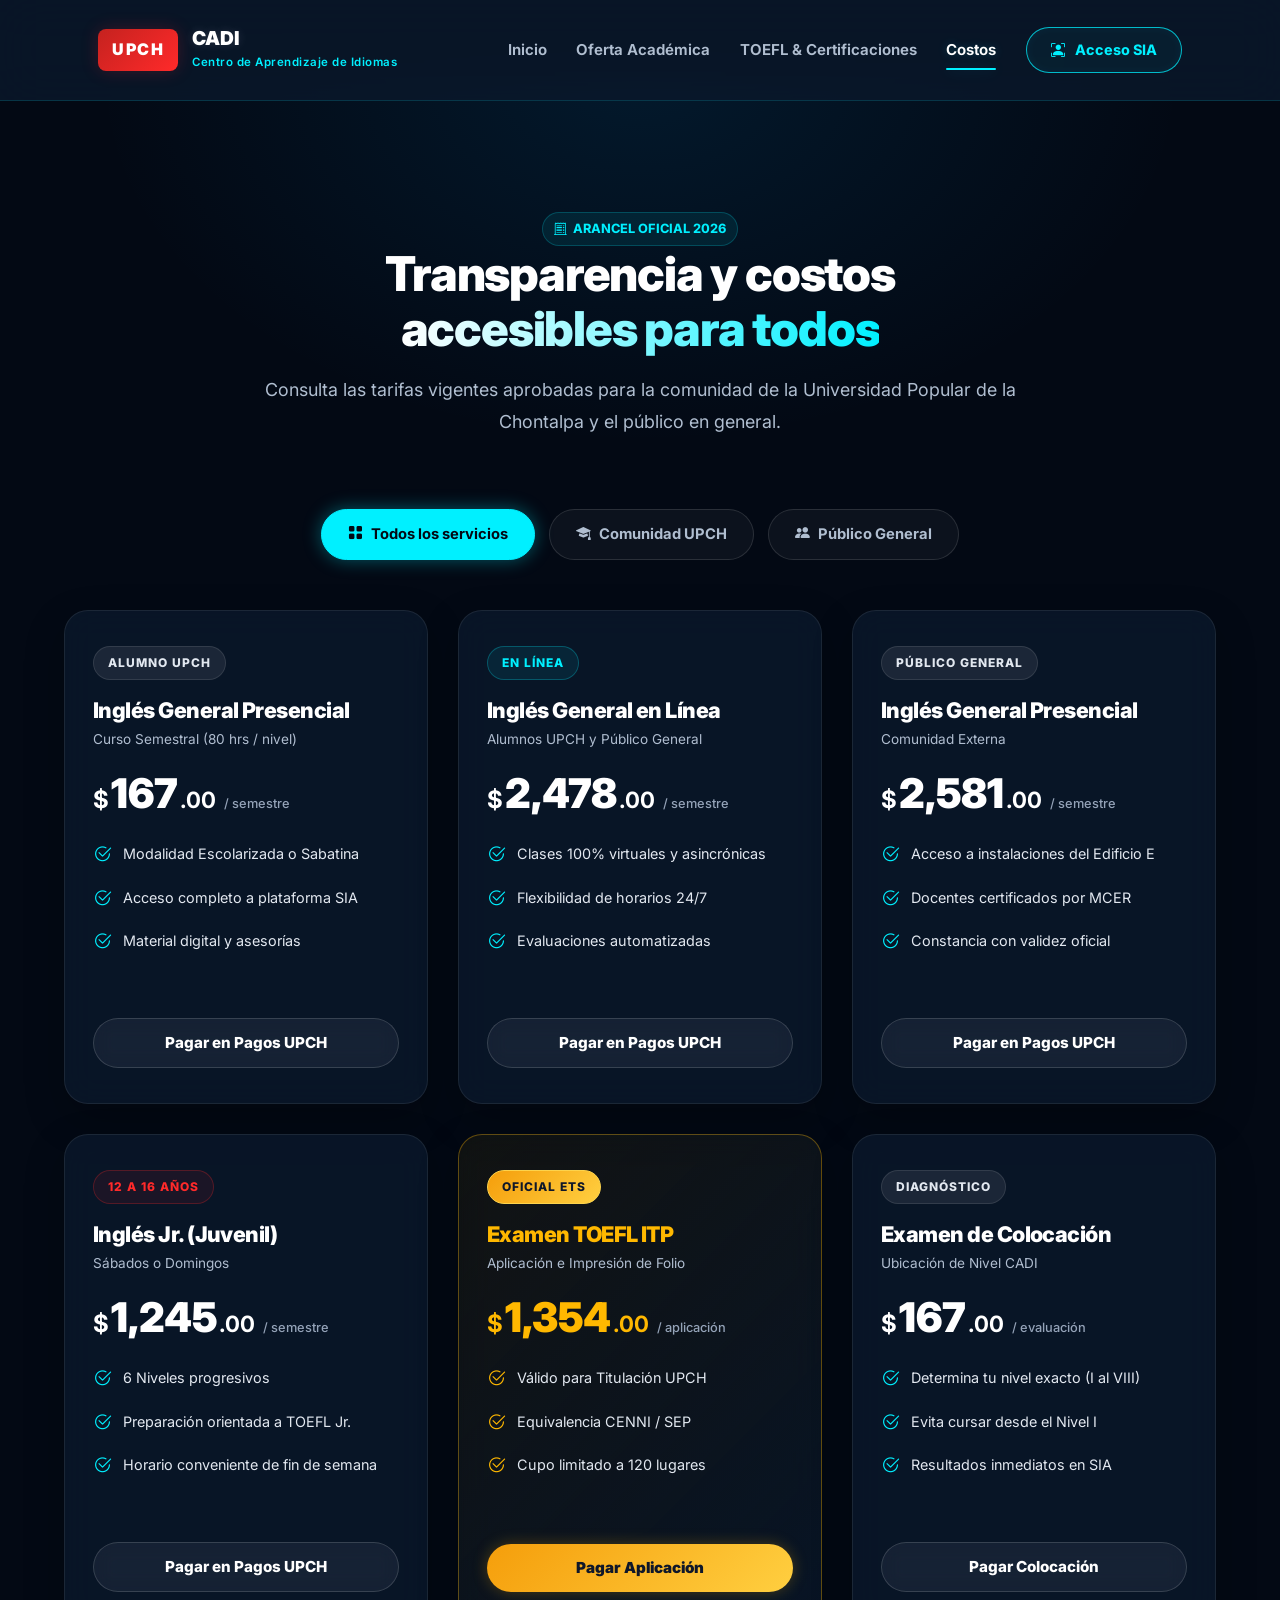
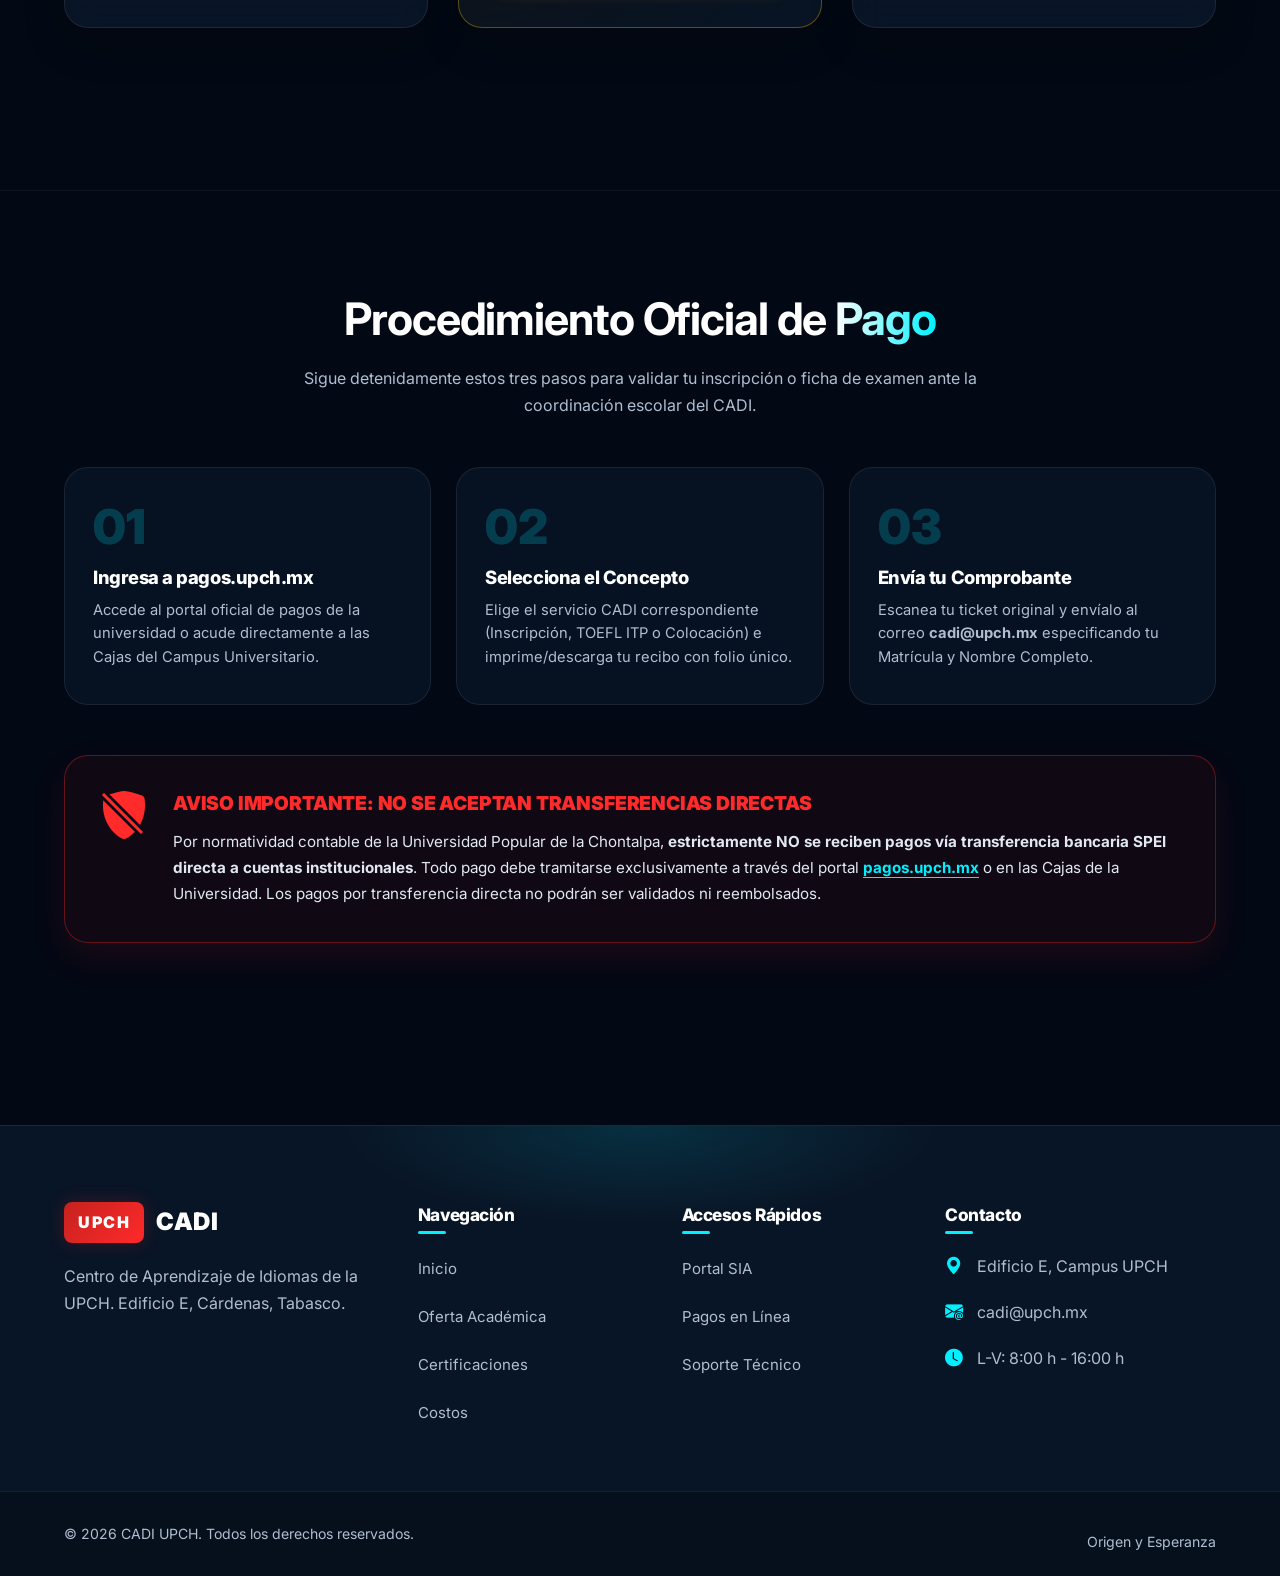
==== html/convocatorias-costos.html @ 34565f4e "commit one" ====
﻿<!DOCTYPE html>
<html lang="es">
<head>
    <meta charset="UTF-8">
    <meta name="viewport" content="width=device-width, initial-scale=1.0">
    <meta name="description" content="Convocatorias y Arancel Oficial de Costos CADI UPCH 2026. Inscripciones, Exámenes de Colocación, TOEFL ITP y procedimiento de pago oficial.">
    <title>Convocatorias y Costos 2026 | CADI UPCH</title>
    
    <!-- Hojas de Estilos -->
    <link rel="stylesheet" href="../css/main.css">
    <link rel="stylesheet" href="../css/costos.css">
    
    <!-- Bootstrap Icons -->
    <link rel="stylesheet" href="https://cdn.jsdelivr.net/npm/bootstrap-icons@1.11.3/font/bootstrap-icons.min.css">
    
    <!-- Tipografía Google Fonts -->
    <link rel="preconnect" href="https://fonts.googleapis.com">
    <link rel="preconnect" href="https://fonts.gstatic.com" crossorigin>
    <link href="https://fonts.googleapis.com/css2?family=Inter:wght@300;400;500;600;700;800;900&display=swap" rel="stylesheet">
</head>
<body>

    <!-- ========================================== -->
    <!-- NAVBAR (GLASSMORPHISM)                     -->
    <!-- ========================================== -->
    <header class="navbar" id="navbar">
        <div class="nav-container">
            <a href="index.html" class="logo">
                <div class="logo-badge glow-badge">UPCH</div>
                <div class="logo-text">
                    <span class="brand-title">CADI</span>
                    <span class="brand-sub">Centro de Aprendizaje de Idiomas</span>
                </div>
            </a>

            <nav class="nav-menu" id="nav-menu">
                <a href="index.html" class="nav-link">Inicio</a>
                <a href="oferta-academica.html" class="nav-link">Oferta Académica</a>
                <a href="toefl-certificaciones.html" class="nav-link">TOEFL & Certificaciones</a>
                <a href="convocatorias-costos.html" class="nav-link active">Costos</a>
                <a href="https://alumnos.cadi.upch.mx" class="btn-sia-nav neon-border">
                    <i class="bi bi-person-bounding-box"></i> Acceso SIA
                </a>
            </nav>

            <div class="hamburger" id="hamburger" aria-label="Abrir menú">
                <i class="bi bi-list"></i>
            </div>
        </div>
    </header>

    <!-- ========================================== -->
    <!-- HERO INTERIOR (CONVOCATORIAS 2026)         -->
    <!-- ========================================== -->
    <section class="hero-interior relative-section">
        <div class="ambient-light light-1"></div>
        <div class="ambient-light light-2" style="background: rgba(0, 240, 255, 0.15);"></div>
        
        <div class="container text-center scroll-reveal">
            <span class="badge glow-text-subtle mb-4">
                <i class="bi bi-receipt-cutoff"></i> ARANCEL OFICIAL 2026
            </span>
            <h1 class="section-title">Transparencia y costos <br><span class="text-gradient">accesibles para todos</span></h1>
            <p class="section-description mx-auto mt-3">
                Consulta las tarifas vigentes aprobadas para la comunidad de la Universidad Popular de la Chontalpa y el público en general.
            </p>
        </div>
    </section>

    <!-- ========================================== -->
    <!-- FILTRO INTERACTIVO Y CALCULADORA           -->
    <!-- ========================================== -->
    <section class="section relative-section" style="padding-top: 0;">
        <div class="container">
            <!-- Selector de perfil -->
            <div class="cost-filter-wrapper scroll-reveal">
                <button class="filter-btn active" data-filter="all">
                    <i class="bi bi-grid-fill"></i> Todos los servicios
                </button>
                <button class="filter-btn" data-filter="upch">
                    <i class="bi bi-mortarboard-fill"></i> Comunidad UPCH
                </button>
                <button class="filter-btn" data-filter="general">
                    <i class="bi bi-people-fill"></i> Público General
                </button>
            </div>

            <!-- GRID DE TARJETAS DE PRECIOS -->
            <div class="pricing-grid">
                
                <!-- TARJETA 1: Inglés Presencial UPCH -->
                <div class="glass-card price-card scroll-reveal" data-category="upch">
                    <div class="price-badge-pill">Alumno UPCH</div>
                    <h3 class="price-title">Inglés General Presencial</h3>
                    <p class="price-sub">Curso Semestral (80 hrs / nivel)</p>
                    <div class="price-amount">
                        <span class="currency">$</span>167<span class="cents">.00</span>
                        <span class="period">/ semestre</span>
                    </div>
                    <ul class="price-features">
                        <li><i class="bi bi-check2-circle"></i> Modalidad Escolarizada o Sabatina</li>
                        <li><i class="bi bi-check2-circle"></i> Acceso completo a plataforma SIA</li>
                        <li><i class="bi bi-check2-circle"></i> Material digital y asesorías</li>
                    </ul>
                    <a href="https://pagos.upch.mx" target="_blank" class="btn btn-secondary-glass w-full mt-4">
                        Pagar en Pagos UPCH
                    </a>
                </div>

                <!-- TARJETA 2: Inglés en Línea UPCH / General -->
                <div class="glass-card price-card scroll-reveal delay-1" data-category="upch general">
                    <div class="price-badge-pill cyan-badge">En Línea</div>
                    <h3 class="price-title">Inglés General en Línea</h3>
                    <p class="price-sub">Alumnos UPCH y Público General</p>
                    <div class="price-amount">
                        <span class="currency">$</span>2,478<span class="cents">.00</span>
                        <span class="period">/ semestre</span>
                    </div>
                    <ul class="price-features">
                        <li><i class="bi bi-check2-circle"></i> Clases 100% virtuales y asincrónicas</li>
                        <li><i class="bi bi-check2-circle"></i> Flexibilidad de horarios 24/7</li>
                        <li><i class="bi bi-check2-circle"></i> Evaluaciones automatizadas</li>
                    </ul>
                    <a href="https://pagos.upch.mx" target="_blank" class="btn btn-secondary-glass w-full mt-4">
                        Pagar en Pagos UPCH
                    </a>
                </div>

                <!-- TARJETA 3: Público General Presencial -->
                <div class="glass-card price-card scroll-reveal delay-2" data-category="general">
                    <div class="price-badge-pill">Público General</div>
                    <h3 class="price-title">Inglés General Presencial</h3>
                    <p class="price-sub">Comunidad Externa</p>
                    <div class="price-amount">
                        <span class="currency">$</span>2,581<span class="cents">.00</span>
                        <span class="period">/ semestre</span>
                    </div>
                    <ul class="price-features">
                        <li><i class="bi bi-check2-circle"></i> Acceso a instalaciones del Edificio E</li>
                        <li><i class="bi bi-check2-circle"></i> Docentes certificados por MCER</li>
                        <li><i class="bi bi-check2-circle"></i> Constancia con validez oficial</li>
                    </ul>
                    <a href="https://pagos.upch.mx" target="_blank" class="btn btn-secondary-glass w-full mt-4">
                        Pagar en Pagos UPCH
                    </a>
                </div>

                <!-- TARJETA 4: Inglés Jr. -->
                <div class="glass-card price-card scroll-reveal delay-1" data-category="general">
                    <div class="price-badge-pill rojo-badge">12 a 16 años</div>
                    <h3 class="price-title">Inglés Jr. (Juvenil)</h3>
                    <p class="price-sub">Sábados o Domingos</p>
                    <div class="price-amount">
                        <span class="currency">$</span>1,245<span class="cents">.00</span>
                        <span class="period">/ semestre</span>
                    </div>
                    <ul class="price-features">
                        <li><i class="bi bi-check2-circle"></i> 6 Niveles progresivos</li>
                        <li><i class="bi bi-check2-circle"></i> Preparación orientada a TOEFL Jr.</li>
                        <li><i class="bi bi-check2-circle"></i> Horario conveniente de fin de semana</li>
                    </ul>
                    <a href="https://pagos.upch.mx" target="_blank" class="btn btn-secondary-glass w-full mt-4">
                        Pagar en Pagos UPCH
                    </a>
                </div>

                <!-- TARJETA 5: Examen TOEFL ITP -->
                <div class="glass-card price-card featured-gold scroll-reveal delay-2" data-category="upch general">
                    <div class="price-badge-pill gold-badge">Oficial ETS</div>
                    <h3 class="price-title text-gold">Examen TOEFL ITP</h3>
                    <p class="price-sub">Aplicación e Impresión de Folio</p>
                    <div class="price-amount text-gold">
                        <span class="currency">$</span>1,354<span class="cents">.00</span>
                        <span class="period">/ aplicación</span>
                    </div>
                    <ul class="price-features">
                        <li><i class="bi bi-check2-circle text-gold"></i> Válido para Titulación UPCH</li>
                        <li><i class="bi bi-check2-circle text-gold"></i> Equivalencia CENNI / SEP</li>
                        <li><i class="bi bi-check2-circle text-gold"></i> Cupo limitado a 120 lugares</li>
                    </ul>
                    <a href="https://pagos.upch.mx" target="_blank" class="btn btn-gold glow-effect-gold w-full mt-4">
                        Pagar Aplicación
                    </a>
                </div>

                <!-- TARJETA 6: Examen de Colocación -->
                <div class="glass-card price-card scroll-reveal delay-3" data-category="upch general">
                    <div class="price-badge-pill">Diagnóstico</div>
                    <h3 class="price-title">Examen de Colocación</h3>
                    <p class="price-sub">Ubicación de Nivel CADI</p>
                    <div class="price-amount">
                        <span class="currency">$</span>167<span class="cents">.00</span>
                        <span class="period">/ evaluación</span>
                    </div>
                    <ul class="price-features">
                        <li><i class="bi bi-check2-circle"></i> Determina tu nivel exacto (I al VIII)</li>
                        <li><i class="bi bi-check2-circle"></i> Evita cursar desde el Nivel I</li>
                        <li><i class="bi bi-check2-circle"></i> Resultados inmediatos en SIA</li>
                    </ul>
                    <a href="https://pagos.upch.mx" target="_blank" class="btn btn-secondary-glass w-full mt-4">
                        Pagar Colocación
                    </a>
                </div>

            </div>
        </div>
    </section>

    <!-- ========================================== -->
    <!-- PROCEDIMIENTO OFICIAL DE PAGO Y ALERTAS    -->
    <!-- ========================================== -->
    <section class="section relative-section" style="background: rgba(3, 9, 20, 0.5); border-top: 1px solid rgba(255,255,255,0.05);">
        <div class="container">
            <div class="section-header scroll-reveal">
                <h2>Procedimiento Oficial de <span class="text-gradient">Pago</span></h2>
                <p>Sigue detenidamente estos tres pasos para validar tu inscripción o ficha de examen ante la coordinación escolar del CADI.</p>
            </div>

            <!-- PASO A PASO -->
            <div class="steps-grid scroll-reveal delay-1">
                <div class="step-card">
                    <div class="step-number">01</div>
                    <h4>Ingresa a pagos.upch.mx</h4>
                    <p>Accede al portal oficial de pagos de la universidad o acude directamente a las Cajas del Campus Universitario.</p>
                </div>
                <div class="step-card">
                    <div class="step-number">02</div>
                    <h4>Selecciona el Concepto</h4>
                    <p>Elige el servicio CADI correspondiente (Inscripción, TOEFL ITP o Colocación) e imprime/descarga tu recibo con folio único.</p>
                </div>
                <div class="step-card">
                    <div class="step-number">03</div>
                    <h4>Envía tu Comprobante</h4>
                    <p>Escanea tu ticket original y envíalo al correo <strong>cadi@upch.mx</strong> especificando tu Matrícula y Nombre Completo.</p>
                </div>
            </div>

            <!-- ADVERTENCIA RÍGIDA SOBRE TRANSFERENCIAS BANCARIAS -->
            <div class="warning-banner-box scroll-reveal delay-2 mt-5">
                <div class="warning-icon">
                    <i class="bi bi-shield-slash-fill"></i>
                </div>
                <div class="warning-content">
                    <h3 class="text-rojo">AVISO IMPORTANTE: NO SE ACEPTAN TRANSFERENCIAS DIRECTAS</h3>
                    <p>
                        Por normatividad contable de la Universidad Popular de la Chontalpa, <strong>estrictamente NO se reciben pagos vía transferencia bancaria SPEI directa a cuentas institucionales</strong>. Todo pago debe tramitarse exclusivamente a través del portal <a href="https://pagos.upch.mx" target="_blank" style="color: var(--neon-cyan); font-weight: 700;">pagos.upch.mx</a> o en las Cajas de la Universidad. Los pagos por transferencia directa no podrán ser validados ni reembolsados.
                    </p>
                </div>
            </div>

        </div>
    </section>

    <!-- ========================================== -->
    <!-- FOOTER GLOBAL                              -->
    <!-- ========================================== -->
    <footer class="footer">
        <div class="container footer-grid">
            <div class="footer-col">
                <div class="logo-footer">
                    <div class="logo-badge glow-badge">UPCH</div>
                    <span class="footer-brand-text">CADI</span>
                </div>
                <p class="footer-desc">Centro de Aprendizaje de Idiomas de la UPCH. Edificio E, Cárdenas, Tabasco.</p>
            </div>
            <div class="footer-col">
                <h4>Navegación</h4>
                <ul>
                    <li><a href="index.html">Inicio</a></li>
                    <li><a href="oferta-academica.html">Oferta Académica</a></li>
                    <li><a href="toefl-certificaciones.html">Certificaciones</a></li>
                    <li><a href="convocatorias-costos.html">Costos</a></li>
                </ul>
            </div>
            <div class="footer-col">
                <h4>Accesos Rápidos</h4>
                <ul>
                    <li><a href="sia-cadi.html">Portal SIA</a></li>
                    <li><a href="https://pagos.upch.mx" target="_blank">Pagos en Línea</a></li>
                    <li><a href="mailto:cadi@upch.mx">Soporte Técnico</a></li>
                </ul>
            </div>
            <div class="footer-col">
                <h4>Contacto</h4>
                <p><i class="bi bi-geo-alt-fill neon-icon"></i> Edificio E, Campus UPCH</p>
                <p><i class="bi bi-envelope-at-fill neon-icon"></i> cadi@upch.mx</p>
                <p><i class="bi bi-clock-fill neon-icon"></i> L-V: 8:00 h - 16:00 h</p>
            </div>
        </div>
        <div class="footer-bottom">
            <div class="container footer-bottom-flex">
                <p>&copy; 2026 CADI UPCH. Todos los derechos reservados.</p>
                <p class="text-muted">Origen y Esperanza</p>
            </div>
        </div>
    </footer>

    <!-- Scripts JavaScript -->
    <script src="../js/main.js"></script>
    <script src="../js/costos.js"></script>
</body>
</html>
---- css/main.css ----
﻿
/* ==========================================================================
   CADI UPCH — SISTEMA DE DISEÑO PREMIUM
   Glassmorphism · Neón · Responsive · Accesibilidad · UX
   ========================================================================== */

/* --------------------------------------------------------------------------
   1. VARIABLES GLOBALES
   -------------------------------------------------------------------------- */

:root {
    /* Fondos */
    --bg-base: #030914;
    --bg-superficie: #081526;
    --bg-glass: rgba(11, 25, 44, 0.78);
    --bg-glass-hover: rgba(15, 35, 58, 0.94);
    --bg-overlay: rgba(3, 9, 20, 0.96);

    /* Colores neón */
    --neon-cyan: #00F0FF;
    --neon-cyan-dim: rgba(0, 240, 255, 0.20);
    --neon-cyan-soft: rgba(0, 240, 255, 0.08);
    --neon-rojo: #FF2A2A;
    --neon-rojo-dim: rgba(255, 42, 42, 0.20);
    --neon-oro: #FFB800;

    /* Gradientes */
    --gradiente-cyan: linear-gradient(135deg, #008DDA, #00F0FF);
    --gradiente-rojo: linear-gradient(135deg, #C5221F, #FF2A2A);
    --gradiente-oro: linear-gradient(135deg, #D99A00, #FFCF40);
    --gradiente-cristal: linear-gradient(
        135deg,
        rgba(255, 255, 255, 0.10),
        rgba(255, 255, 255, 0.015)
    );

    /* Texto */
    --texto-blanco: #FFFFFF;
    --texto-plata: #E2E8F0;
    --texto-mutado: #B0BED0;
    --texto-discreto: #94A3B8;

    /* Bordes */
    --borde-glass: 1px solid rgba(255, 255, 255, 0.09);
    --borde-sutil: 1px solid rgba(255, 255, 255, 0.06);
    --borde-neon-cyan: 1px solid var(--neon-cyan);

    /* Sombras */
    --glow-cyan-suave: 0 0 15px var(--neon-cyan-dim);
    --glow-cyan-fuerte:
        0 0 10px var(--neon-cyan-dim),
        0 0 20px var(--neon-cyan-dim),
        0 0 32px rgba(0, 240, 255, 0.40);

    --glow-rojo-fuerte:
        0 0 10px var(--neon-rojo-dim),
        0 0 20px rgba(255, 42, 42, 0.45),
        0 0 35px rgba(255, 42, 42, 0.25);

    --sombra-card: 0 15px 40px rgba(0, 0, 0, 0.24);
    --sombra-card-hover: 0 22px 55px rgba(0, 0, 0, 0.36);

    /* Bordes redondeados */
    --radio-card: 24px;
    --radio-card-sm: 16px;
    --radio-btn: 50px;
    --radio-input: 12px;

    /* Transiciones */
    --transicion-rapida: all 0.25s cubic-bezier(0.25, 1, 0.5, 1);
    --transicion-fluida: all 0.45s cubic-bezier(0.16, 1, 0.3, 1);

    /* Estructura */
    --ancho-contenido: 1350px;
    --ancho-navbar: 1400px;
    --alto-navbar: 76px;
    --espacio-seccion: clamp(56px, 8vw, 104px);

    /* Accesibilidad */
    --color-focus: #8BF5FF;
}

/* --------------------------------------------------------------------------
   2. RESET Y ESTILOS BASE
   -------------------------------------------------------------------------- */

*,
*::before,
*::after {
    box-sizing: border-box;
    margin: 0;
    padding: 0;
}

html {
    scroll-behavior: smooth;
    scroll-padding-top: calc(var(--alto-navbar) + 20px);
    -webkit-text-size-adjust: 100%;
    text-size-adjust: 100%;
}

body {
    min-height: 100vh;
    
    padding-top: var(--alto-navbar); 
    
    background-color: var(--bg-base);
    color: var(--texto-plata);
    font-family: 'Inter', system-ui, -apple-system, BlinkMacSystemFont, "Segoe UI", sans-serif;
    font-size: 16px;
    line-height: 1.7;
    overflow-x: clip;
    -webkit-font-smoothing: antialiased;
    -moz-osx-font-smoothing: grayscale;
    text-rendering: optimizeLegibility;
}

img,
picture,
video,
canvas,
svg {
    display: block;
    max-width: 100%;
}

img {
    height: auto;
}

button,
input,
textarea,
select {
    font: inherit;
}

button,
a {
    -webkit-tap-highlight-color: transparent;
}

button {
    color: inherit;
}

a {
    color: inherit;
    text-underline-offset: 4px;
}

a,
button {
    touch-action: manipulation;
}

ul,
ol {
    padding-left: 1.4rem;
}

p {
    overflow-wrap: break-word;
    text-wrap: pretty;
}

p + p {
    margin-top: 1rem;
}

h1,
h2,
h3,
h4,
h5,
h6 {
    color: var(--texto-blanco);
    line-height: 1.2;
    letter-spacing: -0.025em;
    text-wrap: balance;
}

h1 {
    font-size: clamp(2.25rem, 5.5vw, 4.5rem);
}

h2 {
    font-size: clamp(1.8rem, 3.5vw, 3rem);
}

h3 {
    font-size: clamp(1.25rem, 2.2vw, 1.7rem);
}

::selection {
    color: var(--bg-base);
    background: var(--neon-cyan);
}

:focus {
    outline: none;
}

:focus-visible {
    outline: 3px solid var(--color-focus);
    outline-offset: 4px;
}

:target {
    scroll-margin-top: calc(var(--alto-navbar) + 20px);
}

.container {
    position: relative;
    z-index: 2;
    width: min(90%, var(--ancho-contenido));
    margin-inline: auto;
}

/* --------------------------------------------------------------------------
   3. SCROLLBAR
   -------------------------------------------------------------------------- */

* {
    scrollbar-width: thin;
    scrollbar-color: #1E5870 var(--bg-base);
}

::-webkit-scrollbar {
    width: 10px;
    height: 10px;
}

::-webkit-scrollbar-track {
    background: var(--bg-base);
}

::-webkit-scrollbar-thumb {
    background: #1E3E62;
    border: 2px solid var(--bg-base);
    border-radius: 10px;
}

::-webkit-scrollbar-thumb:hover {
    background: var(--neon-cyan);
}

/* --------------------------------------------------------------------------
   4. NAVBAR Y NAVEGACIÓN
   -------------------------------------------------------------------------- */

.navbar {
    position: fixed;
    inset: 0 0 auto;
    z-index: 1000;
    width: 100%;
    background: var(--bg-glass);
    border-bottom: 1px solid rgba(0, 240, 255, 0.15);
    backdrop-filter: blur(24px);
    -webkit-backdrop-filter: blur(24px);
    transition: background-color 0.3s ease, border-color 0.3s ease;
}

.nav-container {
    display: flex;
    align-items: center;
    justify-content: space-between;
    gap: 24px;
    width: 100%;
    max-width: var(--ancho-navbar);
    min-height: var(--alto-navbar);
    margin-inline: auto;
    padding: 12px 4%;
}

/* Logo */

.logo {
    display: inline-flex;
    align-items: center;
    gap: 14px;
    min-width: 0;
    color: var(--texto-blanco);
    text-decoration: none;
    transition: var(--transicion-rapida);
}

.logo:hover {
    transform: translateY(-1px);
}

.glow-badge {
    position: relative;
    isolation: isolate;
    overflow: hidden;
    flex-shrink: 0;
    padding: 7px 14px;
    color: var(--texto-blanco);
    background: var(--gradiente-rojo);
    border-radius: 8px;
    font-size: 1rem;
    font-weight: 900;
    letter-spacing: 1.5px;
    box-shadow: 0 0 18px var(--neon-rojo-dim);
}

.glow-badge::before {
    content: "";
    position: absolute;
    z-index: -1;
    top: 0;
    left: -150%;
    width: 50%;
    height: 100%;
    background: linear-gradient(
        90deg,
        transparent,
        rgba(255, 255, 255, 0.65),
        transparent
    );
    transform: skewX(-25deg);
    animation: sweep 5s ease-in-out infinite;
    pointer-events: none;
}

.brand-title {
    display: block;
    color: var(--texto-blanco);
    font-size: clamp(1.05rem, 1.5vw, 1.35rem);
    font-weight: 900;
    line-height: 1.15;
    text-shadow: 0 0 10px rgba(255, 255, 255, 0.15);
}

.brand-sub {
    display: block;
    margin-top: 4px;
    color: var(--neon-cyan);
    font-size: 0.72rem;
    font-weight: 600;
    letter-spacing: 0.5px;
}

/* Menú */

.nav-menu {
    display: flex;
    align-items: center;
    gap: clamp(16px, 2.3vw, 35px);
    list-style: none;
    padding: 0;
}

.nav-link {
    position: relative;
    display: inline-flex;
    align-items: center;
    justify-content: center;
    min-height: 44px;
    padding: 8px 0;
    color: var(--texto-mutado);
    font-size: 0.94rem;
    font-weight: 650;
    text-decoration: none;
    white-space: nowrap;
    transition: color 0.25s ease, text-shadow 0.25s ease;
}

.nav-link:hover,
.nav-link.active {
    color: var(--texto-blanco);
    text-shadow: 0 0 10px rgba(0, 240, 255, 0.22);
}

.nav-link::after {
    content: "";
    position: absolute;
    bottom: 2px;
    left: 50%;
    width: 0;
    height: 2px;
    background: var(--neon-cyan);
    border-radius: 5px;
    box-shadow: var(--glow-cyan-suave);
    transform: translateX(-50%);
    transition: width 0.25s ease;
}

.nav-link:hover::after,
.nav-link.active::after {
    width: 100%;
}

/* Botón de acceso SIA */

.neon-border {
    position: relative;
    display: inline-flex;
    align-items: center;
    justify-content: center;
    gap: 10px;
    min-height: 44px;
    padding: 10px 24px;
    color: var(--neon-cyan);
    background: rgba(0, 240, 255, 0.045);
    border: 1px solid rgba(0, 240, 255, 0.75);
    border-radius: var(--radio-btn);
    font-size: 0.9rem;
    font-weight: 750;
    text-align: center;
    text-decoration: none;
    transition: var(--transicion-rapida);
    box-shadow: inset 0 0 10px rgba(0, 240, 255, 0.06);
}

.neon-border:hover {
    color: var(--bg-base);
    background: var(--neon-cyan);
    box-shadow: var(--glow-cyan-suave);
    transform: translateY(-2px);
}

/* Hamburguesa */

.hamburger {
    display: none;
    align-items: center;
    justify-content: center;
    flex-shrink: 0;
    width: 46px;
    height: 46px;
    padding: 0;
    color: var(--texto-blanco);
    background: transparent;
    border: 1px solid rgba(0, 240, 255, 0.20);
    border-radius: 12px;
    font-size: 1.7rem;
    cursor: pointer;
    transition: var(--transicion-rapida);
}

.hamburger:hover {
    color: var(--neon-cyan);
    background: var(--neon-cyan-soft);
    border-color: var(--neon-cyan);
}

/* --------------------------------------------------------------------------
   5. BOTONES GLOBALES
   -------------------------------------------------------------------------- */

.btn {
    position: relative;
    isolation: isolate;
    display: inline-flex;
    align-items: center;
    justify-content: center;
    gap: 10px;
    min-height: 48px;
    padding: 14px 30px;
    overflow: hidden;
    color: var(--texto-blanco);
    border: 1px solid transparent;
    border-radius: var(--radio-btn);
    font-size: 1rem;
    font-weight: 800;
    line-height: 1.3;
    text-align: center;
    text-decoration: none;
    cursor: pointer;
    touch-action: manipulation;
    transition: var(--transicion-rapida);
}

.btn:active,
.neon-border:active {
    transform: scale(0.98);
}

.btn:disabled,
button:disabled,
[aria-disabled="true"] {
    opacity: 0.55;
    cursor: not-allowed;
    box-shadow: none;
    transform: none;
}

/* Destello */

.light-sweep {
    position: absolute;
    z-index: -1;
    top: 0;
    left: -120%;
    width: 55%;
    height: 100%;
    background: linear-gradient(
        90deg,
        transparent,
        rgba(255, 255, 255, 0.40),
        transparent
    );
    transform: skewX(-20deg);
    pointer-events: none;
}

.btn:hover .light-sweep {
    animation: sweepHover 0.8s ease forwards;
}

/* Botón principal */

.glow-effect {
    color: #021018;
    background: var(--gradiente-cyan);
    box-shadow: 0 0 18px rgba(0, 240, 255, 0.16);
}

.glow-effect:hover {
    color: #000B10;
    box-shadow: var(--glow-cyan-fuerte);
    transform: translateY(-3px);
}

/* Botón secundario */

.btn-secondary-glass {
    color: var(--texto-blanco);
    background: var(--gradiente-cristal);
    border: var(--borde-glass);
    backdrop-filter: blur(10px);
    -webkit-backdrop-filter: blur(10px);
}

.btn-secondary-glass:hover {
    background: rgba(255, 255, 255, 0.10);
    border-color: rgba(255, 255, 255, 0.35);
    box-shadow: 0 10px 30px rgba(0, 0, 0, 0.20);
    transform: translateY(-3px);
}

/* --------------------------------------------------------------------------
   6. TEXTO, COLORES Y UTILIDADES
   -------------------------------------------------------------------------- */

.highlight-text-glow {
    display: inline-block;
    color: var(--neon-cyan);
    background: var(--gradiente-cyan);
    background-clip: text;
    -webkit-background-clip: text;
    -webkit-text-fill-color: transparent;
    filter: drop-shadow(0 0 12px rgba(0, 240, 255, 0.18));
}

.text-gradient {
    color: var(--texto-blanco);
    background: linear-gradient(90deg, #FFFFFF, var(--neon-cyan));
    background-clip: text;
    -webkit-background-clip: text;
    -webkit-text-fill-color: transparent;
}

.neon-text {
    text-shadow: 0 0 10px rgba(255, 255, 255, 0.25),
                 0 0 20px rgba(0, 240, 255, 0.30);
}

.neon-text-blue {
    color: var(--neon-cyan);
    text-shadow: 0 0 10px var(--neon-cyan-dim);
}

.text-muted {
    color: var(--texto-mutado);
}

.text-center {
    text-align: center;
}

.text-left {
    text-align: left;
}

.text-right {
    text-align: right;
}

.w-full {
    width: 100%;
}

.mx-auto {
    margin-inline: auto;
}

.section-title {
    margin-bottom: 18px;
    color: var(--texto-blanco);
    font-size: clamp(1.9rem, 4vw, 3rem);
    font-weight: 850;
    line-height: 1.15;
}

.section-description {
    max-width: 72ch;
    margin-inline: auto;
    color: var(--texto-mutado);
    font-size: clamp(1rem, 1.4vw, 1.12rem);
    line-height: 1.8;
}

/* --------------------------------------------------------------------------
   7. SECCIONES Y ESPACIADO
   -------------------------------------------------------------------------- */

main {
    position: relative;
    min-width: 0;
}

section {
    position: relative;
    scroll-margin-top: calc(var(--alto-navbar) + 20px);
}

.section {
    padding-block: var(--espacio-seccion);
}

.section-header {
    max-width: 850px;
    margin: 0 auto 48px;
    text-align: center;
}

.section-header h2 {
    margin-bottom: 18px;
}

.section-header p {
    max-width: 72ch;
    margin-inline: auto;
    color: var(--texto-mutado);
}

/* Evita forzar márgenes sobre todas las secciones:
   el espaciado se controla con .section y las clases del diseño. */

/* --------------------------------------------------------------------------
   8. TARJETAS Y SUPERFICIES DE CRISTAL
   -------------------------------------------------------------------------- */

.glass-card,
.surface {
    min-width: 0;
    overflow-wrap: anywhere;
    background: var(--bg-glass);
    border: var(--borde-glass);
    border-radius: var(--radio-card);
    box-shadow: var(--sombra-card);
    backdrop-filter: blur(16px);
    -webkit-backdrop-filter: blur(16px);
    transition:
        background-color 0.25s ease,
        border-color 0.25s ease,
        box-shadow 0.25s ease,
        transform 0.25s ease;
}

.glass-card {
    padding: clamp(20px, 3vw, 32px);
}

.glass-card:hover,
.surface:hover {
    background: var(--bg-glass-hover);
    border-color: rgba(0, 240, 255, 0.25);
    box-shadow: var(--sombra-card-hover);
}

.glass-card:focus-within {
    border-color: var(--neon-cyan);
}

.card-title {
    margin-bottom: 12px;
    color: var(--texto-blanco);
    font-size: 1.25rem;
    font-weight: 800;
}

.card-description {
    color: var(--texto-mutado);
    line-height: 1.75;
}

/* --------------------------------------------------------------------------
   9. IMÁGENES, VIDEOS E IFRAME
   -------------------------------------------------------------------------- */

img,
video,
iframe {
    max-width: 100%;
}

video {
    height: auto;
}

.media-rounded {
    overflow: hidden;
    border-radius: var(--radio-card-sm);
}

.media-cover {
    width: 100%;
    height: 100%;
    object-fit: cover;
}

.media-contain {
    width: 100%;
    height: 100%;
    object-fit: contain;
}

/* --------------------------------------------------------------------------
   10. FORMULARIOS
   -------------------------------------------------------------------------- */

label {
    display: inline-block;
    margin-bottom: 7px;
    color: var(--texto-plata);
    font-size: 0.94rem;
    font-weight: 650;
}

input,
textarea,
select {
    width: 100%;
    min-width: 0;
    min-height: 46px;
    padding: 12px 14px;
    color: var(--texto-blanco);
    background: rgba(8, 21, 38, 0.90);
    border: 1px solid rgba(255, 255, 255, 0.17);
    border-radius: var(--radio-input);
    outline: none;
    transition: border-color 0.2s ease, box-shadow 0.2s ease;
}

input::placeholder,
textarea::placeholder {
    color: var(--texto-discreto);
    opacity: 1;
}

input:hover,
textarea:hover,
select:hover {
    border-color: rgba(0, 240, 255, 0.40);
}

input:focus,
textarea:focus,
select:focus {
    border-color: var(--neon-cyan);
    box-shadow: 0 0 0 3px rgba(0, 240, 255, 0.10);
}

textarea {
    min-height: 120px;
    resize: vertical;
}

select {
    cursor: pointer;
}

input[type="checkbox"],
input[type="radio"] {
    width: 18px;
    min-height: 18px;
    height: 18px;
    padding: 0;
    accent-color: var(--neon-cyan);
    cursor: pointer;
}

input[type="file"] {
    height: auto;
    padding: 10px;
}

input[type="range"] {
    padding-inline: 0;
    accent-color: var(--neon-cyan);
}

input[type="checkbox"]:focus-visible,
input[type="radio"]:focus-visible {
    outline-offset: 3px;
}

.form-group {
    margin-bottom: 20px;
}

.form-help {
    display: block;
    margin-top: 6px;
    color: var(--texto-mutado);
    font-size: 0.85rem;
}

.form-error {
    display: block;
    margin-top: 6px;
    color: #FF7777;
    font-size: 0.88rem;
}

input[aria-invalid="true"],
textarea[aria-invalid="true"],
select[aria-invalid="true"] {
    border-color: #FF7777;
}

/* --------------------------------------------------------------------------
   11. ANIMACIONES
   -------------------------------------------------------------------------- */

.fade-in-up {
    opacity: 0;
    animation: fadeInUp 0.8s cubic-bezier(0.16, 1, 0.3, 1) forwards;
}

@keyframes fadeInUp {
    from {
        opacity: 0;
        transform: translateY(28px);
    }

    to {
        opacity: 1;
        transform: translateY(0);
    }
}

.floating-anim {
    animation: floating 6s ease-in-out infinite;
}

@keyframes floating {
    0%, 100% {
        transform: translateY(0);
    }

    50% {
        transform: translateY(-12px);
    }
}

@keyframes sweep {
    0%, 65% {
        left: -150%;
    }

    85%, 100% {
        left: 200%;
    }
}

@keyframes sweepHover {
    from {
        left: -120%;
    }

    to {
        left: 200%;
    }
}

@keyframes pulseGlow {
    0%, 100% {
        box-shadow: 0 0 10px rgba(0, 240, 255, 0.10);
    }

    50% {
        box-shadow: 0 0 22px rgba(0, 240, 255, 0.24);
    }
}

.delay-1 {
    animation-delay: 0.15s;
}

.delay-2 {
    animation-delay: 0.30s;
}

.delay-3 {
    animation-delay: 0.45s;
}

.delay-4 {
    animation-delay: 0.60s;
}

/* --------------------------------------------------------------------------
   12. FOOTER INSTITUCIONAL
   -------------------------------------------------------------------------- */

.footer {
    position: relative;
    isolation: isolate;
    overflow: hidden;
    margin-top: 80px;
    padding: 76px 0 0;
    color: var(--texto-mutado);
    background: var(--bg-superficie);
    border-top: 1px solid rgba(0, 240, 255, 0.12);
}

.footer::before {
    content: "";
    position: absolute;
    z-index: -1;
    top: -100px;
    left: 50%;
    width: min(600px, 100%);
    height: 200px;
    background: radial-gradient(
        ellipse,
        rgba(0, 240, 255, 0.12),
        transparent 70%
    );
    transform: translateX(-50%);
    pointer-events: none;
}

.footer-grid {
    display: grid;
    grid-template-columns: 1.4fr 1fr 1fr 1.2fr;
    gap: 38px;
    padding-bottom: 48px;
}

.logo-footer {
    display: flex;
    align-items: center;
    gap: 12px;
    margin-bottom: 20px;
}

.footer-brand-text {
    color: var(--texto-blanco);
    font-size: 1.5rem;
    font-weight: 900;
    letter-spacing: 0.5px;
}

.footer-col {
    min-width: 0;
}

.footer-col h4 {
    position: relative;
    display: inline-block;
    margin-bottom: 25px;
    color: var(--texto-blanco);
    font-size: 1.08rem;
    font-weight: 800;
}

.footer-col h4::after {
    content: "";
    position: absolute;
    bottom: -8px;
    left: 0;
    width: 28px;
    height: 3px;
    background: var(--neon-cyan);
    border-radius: 5px;
    transition: width 0.3s ease;
}

.footer-col:hover h4::after {
    width: 100%;
}

.footer-col ul {
    padding: 0;
    list-style: none;
}

.footer-col ul li {
    margin-bottom: 12px;
}

.footer-col ul li a {
    display: inline-flex;
    align-items: center;
    min-height: 36px;
    color: var(--texto-mutado);
    font-size: 0.94rem;
    text-decoration: none;
    overflow-wrap: anywhere;
    transition: color 0.2s ease, transform 0.2s ease;
}

.footer-col ul li a:hover {
    color: var(--neon-cyan);
    transform: translateX(5px);
}

.neon-icon {
    margin-right: 10px;
    color: var(--neon-cyan);
    font-size: 1.1rem;
}

.footer-bottom {
    padding: 22px 0;
    background: rgba(0, 0, 0, 0.24);
    border-top: 1px solid rgba(255, 255, 255, 0.06);
    font-size: 0.88rem;
}

.footer-bottom-flex {
    display: flex;
    align-items: center;
    justify-content: space-between;
    gap: 20px;
}

/* --------------------------------------------------------------------------
   13. ESTADOS Y ELEMENTOS AUXILIARES
   -------------------------------------------------------------------------- */

.badge {
    display: inline-flex;
    align-items: center;
    gap: 6px;
    padding: 5px 11px;
    color: var(--neon-cyan);
    background: var(--neon-cyan-soft);
    border: 1px solid rgba(0, 240, 255, 0.20);
    border-radius: 999px;
    font-size: 0.8rem;
    font-weight: 750;
}

.divider {
    width: 100%;
    height: 1px;
    margin-block: 24px;
    background: linear-gradient(
        90deg,
        transparent,
        rgba(0, 240, 255, 0.25),
        transparent
    );
}

.loading {
    opacity: 0.65;
    pointer-events: none;
}

[hidden] {
    display: none !important;
}

/* --------------------------------------------------------------------------
   14. RESPONSIVE — LAPTOPS Y PANTALLAS MEDIANAS
   -------------------------------------------------------------------------- */

@media (max-width: 1200px) {
    .nav-menu {
        gap: 18px;
    }

    .nav-link {
        font-size: 0.9rem;
    }

    .footer-grid {
        grid-template-columns: repeat(2, minmax(0, 1fr));
        gap: 36px;
    }
}

/* --------------------------------------------------------------------------
   15. RESPONSIVE — TABLET Y MENÚ MÓVIL
   -------------------------------------------------------------------------- */

@media (max-width: 850px) {
    :root {
        --alto-navbar: 70px;
        --espacio-seccion: 64px;
    }

    .nav-container {
        gap: 12px;
        padding-inline: 4%;
    }

    .hamburger {
        display: inline-flex;
    }

    .nav-menu {
        position: fixed;
        top: var(--alto-navbar);
        right: 0;
        bottom: 0;
        z-index: 999;
        display: flex;
        flex-direction: column;
        align-items: stretch;
        justify-content: flex-start;
        gap: 12px;
        width: min(350px, 88vw);
        height: calc(100dvh - var(--alto-navbar));
        padding: 28px 24px 40px;
        overflow-y: auto;
        background: var(--bg-overlay);
        border-left: 1px solid rgba(0, 240, 255, 0.18);
        box-shadow: -15px 0 40px rgba(0, 0, 0, 0.38);
        backdrop-filter: blur(25px);
        -webkit-backdrop-filter: blur(25px);
        visibility: hidden;
        opacity: 0;
        pointer-events: none;
        transform: translateX(20px);
        transition:
            opacity 0.25s ease,
            transform 0.25s ease,
            visibility 0.25s ease;
    }

    .nav-menu.active {
        visibility: visible;
        opacity: 1;
        pointer-events: auto;
        transform: translateX(0);
    }

    .nav-link {
        justify-content: flex-start;
        width: 100%;
        min-height: 48px;
        padding: 12px 8px;
        font-size: 1.05rem;
        white-space: normal;
    }

    .nav-link::after {
        right: auto;
        bottom: 4px;
        left: 8px;
        transform: none;
    }

    .nav-link:hover::after,
    .nav-link.active::after {
        width: 48px;
    }

    .btn-sia-nav {
        width: 100%;
        min-height: 48px;
        margin-top: 12px;
        padding: 13px 16px;
    }

    .container {
        width: min(92%, 720px);
    }

    .glass-card {
        padding: 24px;
    }

    .footer {
        margin-top: 60px;
    }
}

/* --------------------------------------------------------------------------
   16. RESPONSIVE — CELULARES
   -------------------------------------------------------------------------- */

@media (max-width: 576px) {
    :root {
        --alto-navbar: 66px;
        --espacio-seccion: 48px;
        --radio-card: 18px;
    }

    body {
        font-size: 15px;
        line-height: 1.7;
    }

    .container {
        width: 92%;
    }

    .nav-container {
        min-height: var(--alto-navbar);
        padding: 10px 4%;
    }

    .logo {
        gap: 9px;
    }

    .glow-badge {
        padding: 6px 10px;
        font-size: 0.85rem;
    }

    .brand-title {
        font-size: 1rem;
    }

    .brand-sub {
        font-size: 0.64rem;
    }

    .hamburger {
        width: 42px;
        height: 42px;
        font-size: 1.5rem;
    }

    .nav-menu {
        top: var(--alto-navbar);
        height: calc(100dvh - var(--alto-navbar));
        padding: 22px 20px 32px;
    }

    h1 {
        font-size: clamp(2rem, 9vw, 3rem);
    }

    h2 {
        font-size: clamp(1.65rem, 7vw, 2.3rem);
    }

    h3 {
        font-size: 1.25rem;
    }

    .section-header {
        margin-bottom: 32px;
    }

    .section-title {
        font-size: clamp(1.7rem, 7vw, 2.3rem);
    }

    .btn {
        min-height: 48px;
        padding: 13px 22px;
        font-size: 0.94rem;
    }

    .glass-card {
        padding: 20px;
        border-radius: var(--radio-card);
    }

    .footer {
        margin-top: 48px;
        padding-top: 48px;
    }

    .footer-grid {
        grid-template-columns: minmax(0, 1fr);
        gap: 30px;
        padding-bottom: 32px;
    }

    .footer-col h4 {
        margin-bottom: 18px;
    }

    .footer-bottom-flex {
        flex-direction: column;
        justify-content: center;
        gap: 10px;
        text-align: center;
    }

    .footer-bottom {
        padding: 20px 0;
    }

    input,
    textarea,
    select {
        font-size: 16px;
    }
}

/* --------------------------------------------------------------------------
   17. CELULARES MUY PEQUEÑOS
   -------------------------------------------------------------------------- */

@media (max-width: 360px) {
    .brand-title {
        font-size: 0.9rem;
    }

    .brand-sub {
        font-size: 0.58rem;
    }

    .glow-badge {
        padding: 5px 8px;
        font-size: 0.78rem;
    }

    .nav-container {
        gap: 8px;
    }

    .glass-card {
        padding: 16px;
    }

    .btn {
        width: 100%;
        padding-inline: 16px;
    }
}

/* --------------------------------------------------------------------------
   18. ACCESIBILIDAD — REDUCIR MOVIMIENTO
   -------------------------------------------------------------------------- */

@media (prefers-reduced-motion: reduce) {
    html {
        scroll-behavior: auto;
    }

    *,
    *::before,
    *::after {
        animation-duration: 0.01ms !important;
        animation-iteration-count: 1 !important;
        transition-duration: 0.01ms !important;
        scroll-behavior: auto !important;
    }

    .floating-anim,
    .fade-in-up {
        animation: none !important;
        opacity: 1;
        transform: none;
    }

    .glow-badge::before {
        display: none;
    }
}

/* --------------------------------------------------------------------------
   19. CONTRASTE Y USO CON TECLADO
   -------------------------------------------------------------------------- */

@media (hover: none) {
    .glass-card:hover,
    .surface:hover,
    .btn:hover,
    .neon-border:hover {
        transform: none;
    }
}

@media (forced-colors: active) {
    .btn,
    .neon-border,
    .glass-card,
    input,
    textarea,
    select {
        border: 1px solid ButtonText;
    }

    :focus-visible {
        outline: 2px solid Highlight;
    }
}

/* ==========================================================================
   FIN DEL SISTEMA DE DISEÑO CADI UPCH
   ========================================================================== */
---- css/costos.css ----
/* ==========================================================================
   CADI UPCH — COSTOS.CSS (CORREGIDO: OVERLAP Y FILTROS)
   ========================================================================== */

/* --------------------------------------------------------------------------
   1. HERO INTERIOR (AJUSTADO PARA NO EMPALMARSE CON EL NAVBAR)
   -------------------------------------------------------------------------- */
.hero-interior {
    position: relative;
    isolation: isolate;
    overflow: hidden;
    padding-top: calc(var(--alto-navbar, 76px) + 60px) !important; /* Separación exacta del Navbar */
    padding-bottom: clamp(40px, 6vw, 70px);
    background: radial-gradient(ellipse at top, rgba(0, 141, 218, 0.12) 0%, transparent 60%);
    text-align: center;
}

/* --------------------------------------------------------------------------
   2. FILTRO DE CATEGORÍAS Y BOTONES (DESPLIEGUE FLUIDO CORREGIDO)
   -------------------------------------------------------------------------- */
.cost-filter-wrapper {
    display: flex;
    justify-content: center;
    align-items: center;
    gap: 14px;
    margin-bottom: 50px;
    flex-wrap: wrap;
    width: 100%;
}

.filter-btn {
    background: rgba(255, 255, 255, 0.04);
    border: 1px solid rgba(255, 255, 255, 0.12);
    color: var(--texto-mutado, #B0BED0);
    padding: 12px 26px;
    border-radius: 30px;
    font-size: 0.92rem;
    font-weight: 700;
    cursor: pointer;
    transition: all 0.25s cubic-bezier(0.16, 1, 0.3, 1);
    display: inline-flex;
    align-items: center;
    justify-content: center;
    gap: 8px;
    white-space: nowrap; /* Evita que el texto dentro del botón se rompa */
}

.filter-btn:hover {
    color: #FFFFFF;
    border-color: rgba(0, 240, 255, 0.4);
    background: rgba(0, 240, 255, 0.06);
    transform: translateY(-2px);
}

.filter-btn.active {
    background: var(--neon-cyan, #00F0FF);
    color: #030914;
    border-color: var(--neon-cyan, #00F0FF);
    box-shadow: 0 0 18px rgba(0, 240, 255, 0.35);
}

/* --------------------------------------------------------------------------
   3. GRID DE TARJETAS DE PRECIOS
   -------------------------------------------------------------------------- */
.pricing-grid {
    display: grid;
    grid-template-columns: repeat(3, minmax(0, 1fr));
    gap: 30px;
    margin-bottom: 60px;
}

.price-card {
    display: flex;
    flex-direction: column;
    padding: 35px 28px;
    position: relative;
    background: rgba(11, 25, 44, 0.78);
    border: 1px solid rgba(255, 255, 255, 0.08);
    border-radius: 24px;
    box-shadow: 0 15px 40px rgba(0, 0, 0, 0.24);
    backdrop-filter: blur(16px);
    -webkit-backdrop-filter: blur(16px);
    transition: all 0.35s cubic-bezier(0.16, 1, 0.3, 1);
    min-width: 0;
    overflow: hidden;
}

.price-card:hover {
    transform: translateY(-8px);
    border-color: rgba(0, 240, 255, 0.4);
    box-shadow: 0 20px 40px rgba(0, 0, 0, 0.4), 0 0 20px rgba(0, 240, 255, 0.1);
}

.price-card.featured-gold {
    background: linear-gradient(135deg, rgba(255, 184, 0, 0.06), rgba(8, 21, 38, 0.95));
    border-color: rgba(255, 184, 0, 0.35);
}

.price-card.featured-gold:hover {
    border-color: #FFB800;
    box-shadow: 0 20px 40px rgba(0, 0, 0, 0.5), 0 0 25px rgba(255, 184, 0, 0.25);
}

/* Píldoras de categoría */
.price-badge-pill {
    align-self: flex-start;
    padding: 6px 14px;
    border-radius: 20px;
    font-size: 0.75rem;
    font-weight: 800;
    text-transform: uppercase;
    letter-spacing: 1px;
    background: rgba(255, 255, 255, 0.08);
    color: #E2E8F0;
    margin-bottom: 18px;
    border: 1px solid rgba(255, 255, 255, 0.1);
}

.price-badge-pill.cyan-badge {
    color: #00F0FF;
    background: rgba(0, 240, 255, 0.08);
    border-color: rgba(0, 240, 255, 0.25);
}

.price-badge-pill.gold-badge {
    color: #0F172A;
    background: linear-gradient(135deg, #F59E0B, #FFCF40);
    border-color: #FCD34D;
}

.price-badge-pill.rojo-badge {
    color: #FF2A2A;
    background: rgba(255, 42, 42, 0.08);
    border-color: rgba(255, 42, 42, 0.25);
}

.price-title {
    font-size: 1.35rem;
    font-weight: 850;
    margin-bottom: 4px;
    color: #FFFFFF;
}

.price-sub {
    font-size: 0.85rem;
    color: #B0BED0;
    margin-bottom: 22px;
}

/* --------------------------------------------------------------------------
   4. MONTO FINANCIERO COMPACTO
   -------------------------------------------------------------------------- */
.price-amount {
    display: flex;
    align-items: baseline;
    flex-wrap: nowrap;
    gap: 2px;
    font-size: clamp(2rem, 3.2vw, 2.6rem);
    font-weight: 900;
    color: #FFFFFF;
    line-height: 1;
    margin-bottom: 25px;
    width: 100%;
}

.price-amount .currency {
    font-size: clamp(1.2rem, 2vw, 1.5rem);
    font-weight: 700;
}

.price-amount .cents {
    font-size: clamp(1.1rem, 1.8vw, 1.4rem);
    font-weight: 700;
}

.price-amount .period {
    font-size: clamp(0.75rem, 1vw, 0.85rem);
    color: #94A3B8;
    font-weight: 500;
    margin-left: 6px;
    white-space: nowrap;
}

/* Lista de Beneficios */
.price-features {
    list-style: none;
    padding: 0;
    margin: 0 0 25px 0;
    flex: 1;
}

.price-features li {
    display: flex;
    align-items: center;
    gap: 12px;
    font-size: 0.9rem;
    color: #E2E8F0;
    margin-bottom: 12px;
}

.price-features li i {
    color: #00F0FF;
    font-size: 1.15rem;
    flex-shrink: 0;
}

/* --------------------------------------------------------------------------
   5. ESTILOS DE BOTONES
   -------------------------------------------------------------------------- */
.btn {
    display: inline-flex;
    align-items: center;
    justify-content: center;
    gap: 10px;
    padding: 14px 28px;
    border-radius: 50px;
    font-size: 0.95rem;
    font-weight: 800;
    text-decoration: none;
    transition: all 0.3s ease;
    cursor: pointer;
    border: none;
    text-align: center;
}

.btn-secondary-glass {
    background: rgba(255, 255, 255, 0.05);
    color: #FFFFFF;
    border: 1px solid rgba(255, 255, 255, 0.15);
    backdrop-filter: blur(10px);
}

.btn-secondary-glass:hover {
    background: rgba(255, 255, 255, 0.12);
    border-color: #FFFFFF;
    transform: translateY(-2px);
}

.btn-gold {
    background: linear-gradient(135deg, #F59E0B, #FFCF40);
    color: #0F172A;
    font-weight: 900;
    box-shadow: 0 0 15px rgba(255, 184, 0, 0.25);
}

.btn-gold:hover {
    background: linear-gradient(135deg, #FFCF40, #F59E0B);
    box-shadow: 0 0 25px rgba(255, 184, 0, 0.45);
    transform: translateY(-2px);
    color: #000000;
}

.w-full { width: 100%; }
.mt-4 { margin-top: 1.5rem; }

/* --------------------------------------------------------------------------
   6. PASO A PASO DE PAGO
   -------------------------------------------------------------------------- */
.steps-grid {
    display: grid;
    grid-template-columns: repeat(3, minmax(0, 1fr));
    gap: 25px;
    margin-bottom: 50px;
}

.step-card {
    background: rgba(8, 21, 38, 0.8);
    border: 1px solid rgba(255, 255, 255, 0.08);
    padding: 35px 28px;
    border-radius: 24px;
    position: relative;
    overflow: hidden;
}

.step-number {
    font-size: 3rem;
    font-weight: 900;
    color: rgba(0, 240, 255, 0.2);
    line-height: 1;
    margin-bottom: 15px;
}

.step-card h4 {
    font-size: 1.15rem;
    font-weight: 800;
    margin-bottom: 10px;
    color: #FFFFFF;
}

.step-card p {
    font-size: 0.92rem;
    color: #B0BED0;
    line-height: 1.6;
}

/* --------------------------------------------------------------------------
   7. CAJA DE ADVERTENCIA DE TRANSFERENCIAS
   -------------------------------------------------------------------------- */
.warning-banner-box {
    display: flex;
    align-items: flex-start;
    gap: 25px;
    background: rgba(255, 42, 42, 0.06);
    border: 1px solid rgba(255, 42, 42, 0.35);
    border-radius: 24px;
    padding: 35px;
    margin-top: 50px;
    box-shadow: 0 15px 35px rgba(255, 42, 42, 0.1);
    overflow: hidden;
    word-break: break-word;
}

.warning-icon {
    font-size: 3rem;
    color: #FF2A2A;
    flex-shrink: 0;
    line-height: 1;
}

.warning-content {
    flex: 1;
    min-width: 0;
}

.warning-content h3 {
    font-size: 1.2rem;
    font-weight: 900;
    margin-bottom: 12px;
    letter-spacing: -0.01em;
    line-height: 1.35;
}

.warning-content p {
    font-size: 0.95rem;
    color: #E2E8F0;
    line-height: 1.7;
    margin: 0;
}

.text-rojo { color: #FF2A2A !important; }
.text-gold { color: #FFB800 !important; }

/* --------------------------------------------------------------------------
   8. RESPONSIVO DE COSTOS
   -------------------------------------------------------------------------- */
@media (max-width: 1100px) {
    .price-amount { font-size: 2.2rem; }
}

@media (max-width: 992px) {
    .pricing-grid, 
    .steps-grid {
        grid-template-columns: repeat(2, minmax(0, 1fr));
    }
}

@media (max-width: 768px) {
    .hero-interior {
        padding-top: calc(var(--alto-navbar, 70px) + 40px) !important;
    }

    .cost-filter-wrapper {
        gap: 10px;
    }

    .filter-btn {
        padding: 10px 18px;
        font-size: 0.85rem;
    }
}

@media (max-width: 576px) {
    .pricing-grid, 
    .steps-grid {
        grid-template-columns: minmax(0, 1fr);
    }

    .cost-filter-wrapper {
        flex-direction: column;
        align-items: stretch;
    }

    .filter-btn {
        width: 100%;
    }

    .warning-banner-box {
        flex-direction: column;
        gap: 15px;
        padding: 25px;
        margin-top: 35px;
    }
    
    .price-amount { font-size: 2.4rem; }
}
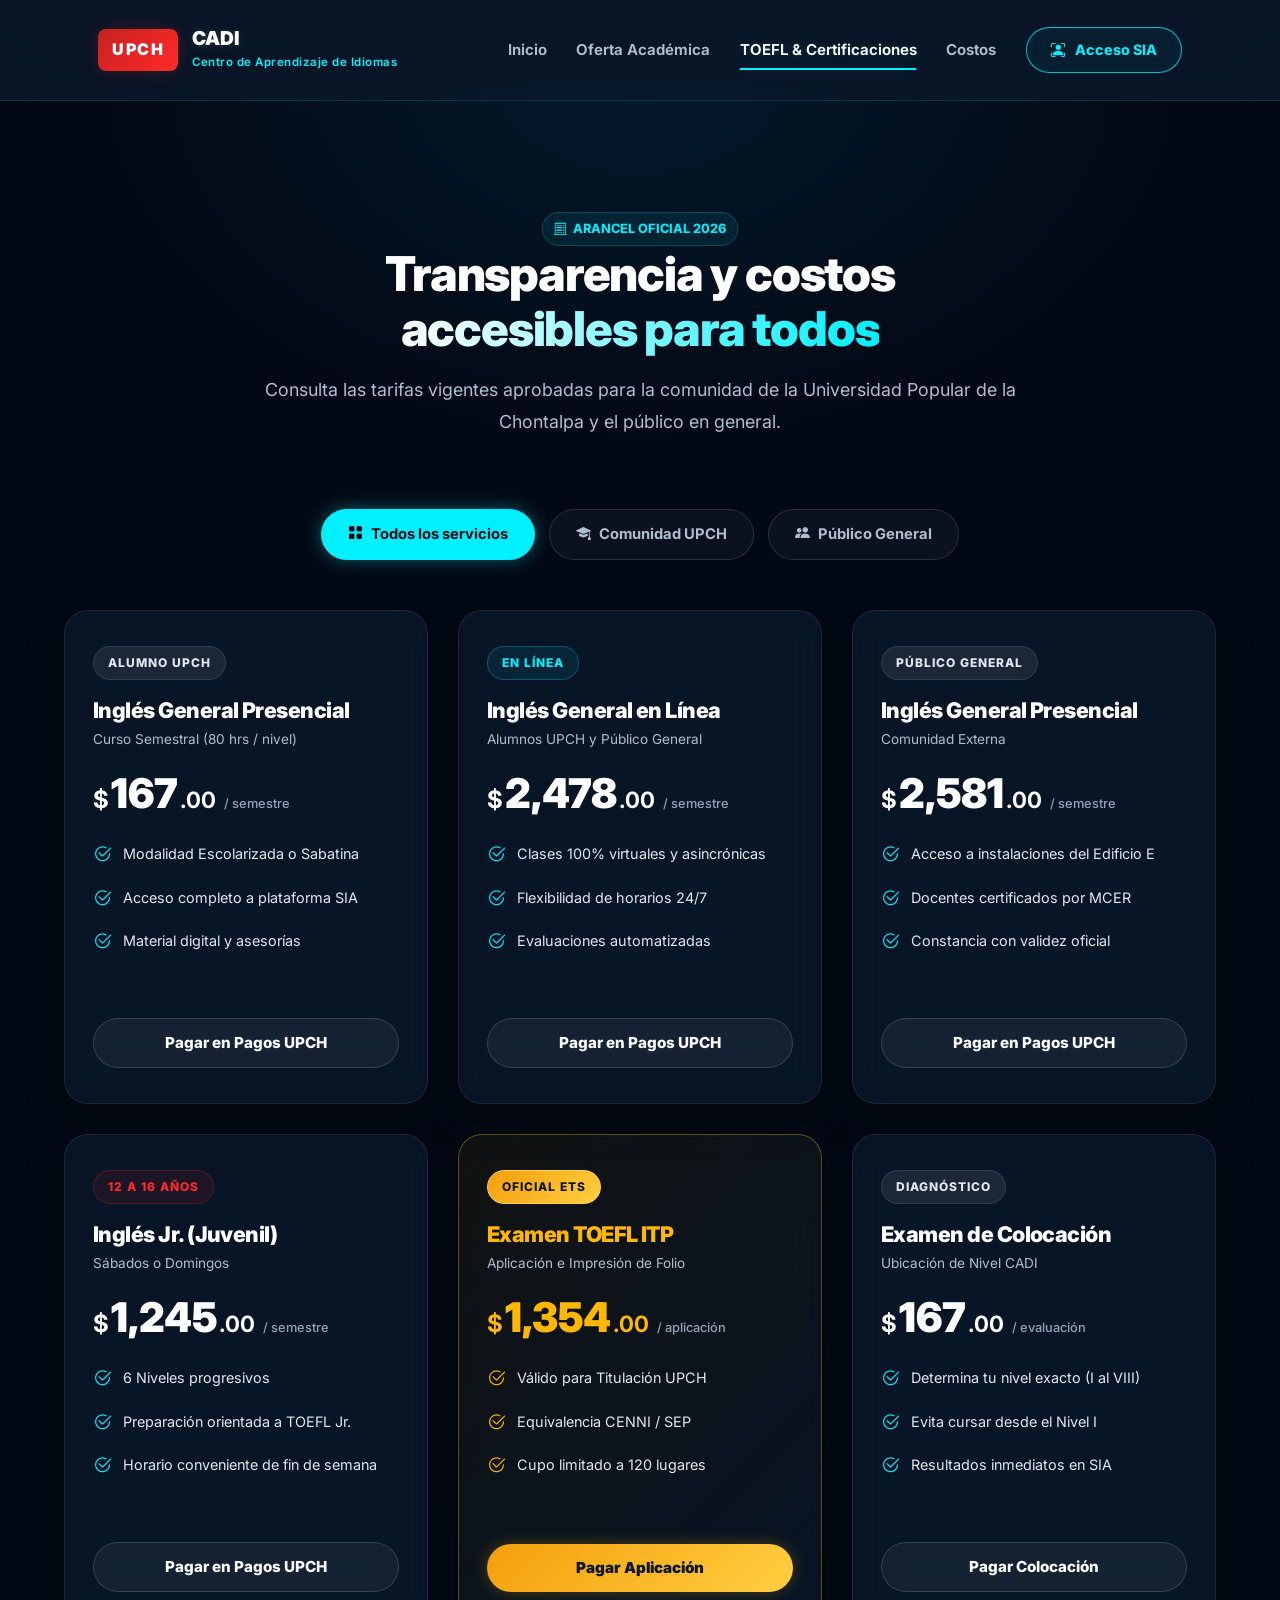
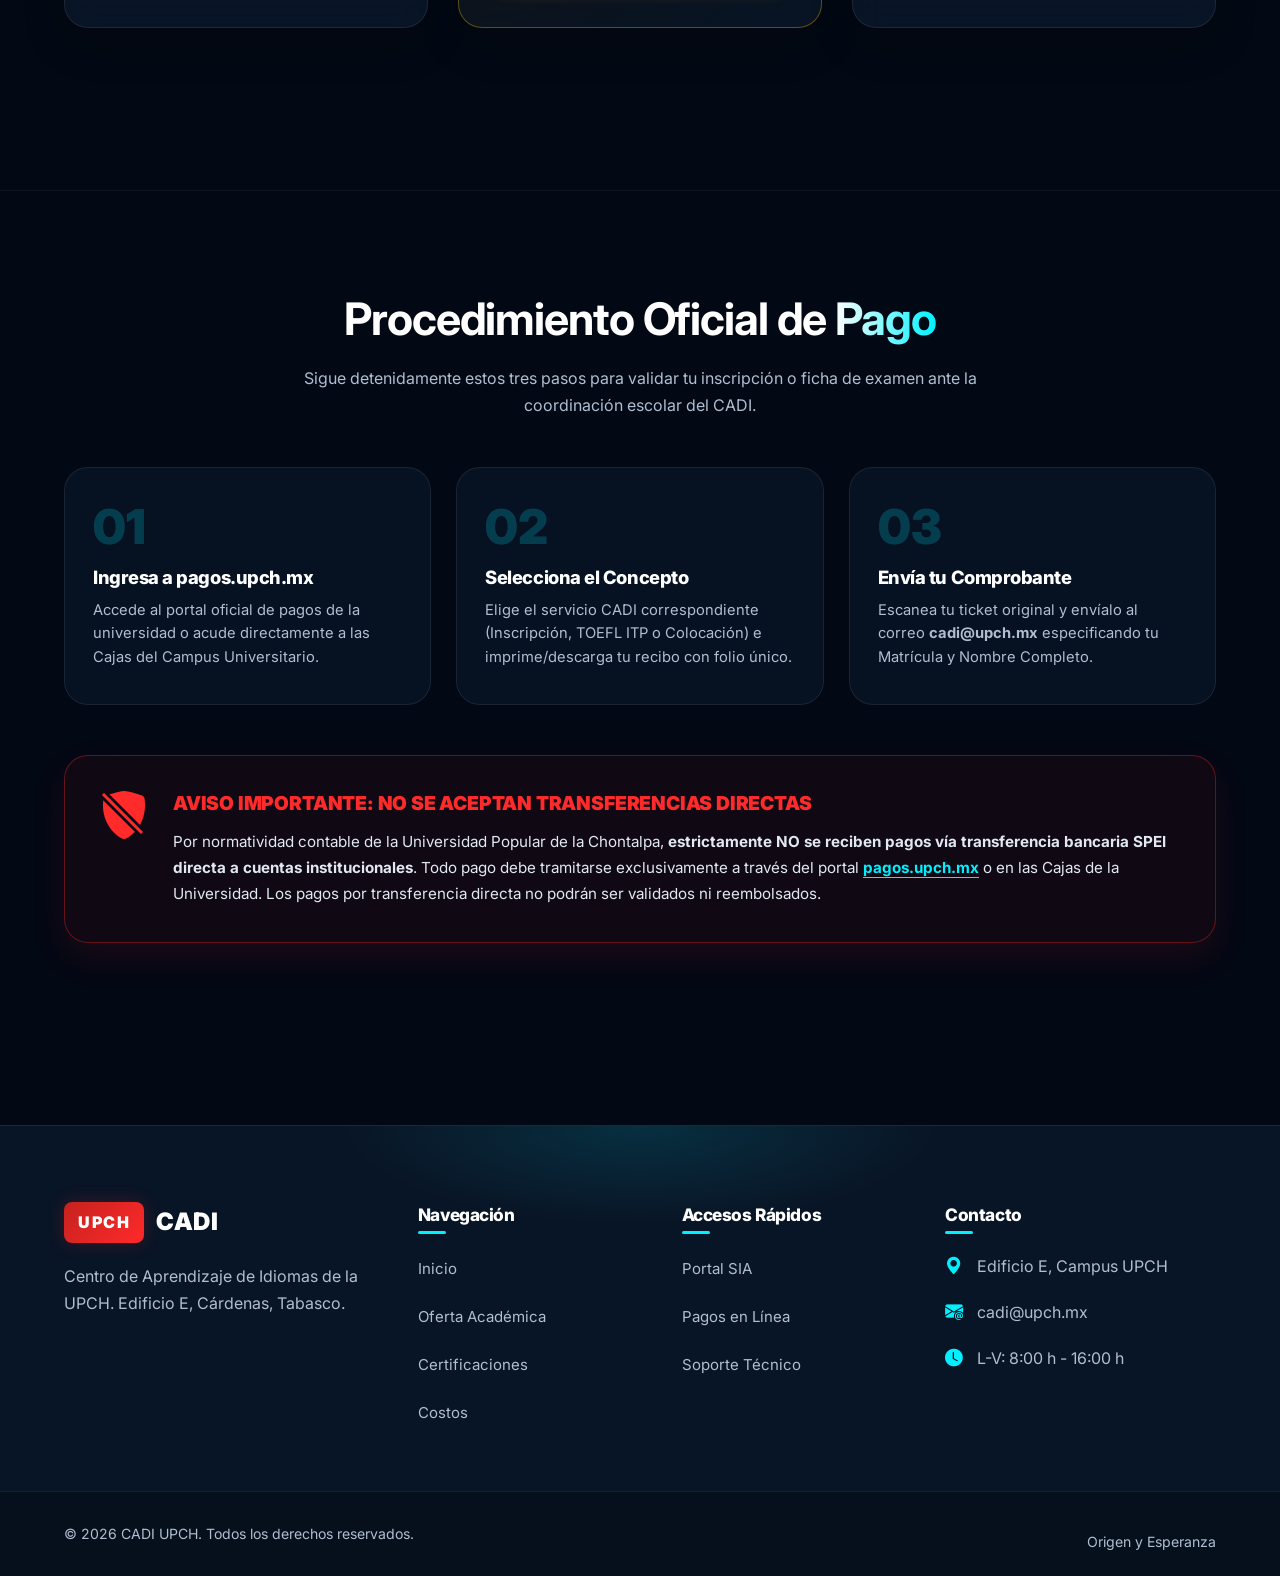
==== commit 1fa66493: "Modificacion" ====
--- a/html/convocatorias-costos.html
+++ b/html/convocatorias-costos.html
@@ -24,24 +24,25 @@
     <!-- NAVBAR (GLASSMORPHISM)                     -->
     <!-- ========================================== -->
     <header class="navbar" id="navbar">
-        <div class="nav-container">
-            <a href="index.html" class="logo">
-                <div class="logo-badge glow-badge">UPCH</div>
-                <div class="logo-text">
-                    <span class="brand-title">CADI</span>
-                    <span class="brand-sub">Centro de Aprendizaje de Idiomas</span>
-                </div>
+    <div class="nav-container">
+        <!-- Corregido el enlace del logo con ../ -->
+        <a href="../index.html" class="logo">
+            <div class="logo-badge glow-badge">UPCH</div>
+            <div class="logo-text">
+                <span class="brand-title">CADI</span>
+                <span class="brand-sub">Centro de Aprendizaje de Idiomas</span>
+            </div>
+        </a>
+
+        <nav class="nav-menu" id="nav-menu">
+            <a href="../index.html" class="nav-link">Inicio</a>
+            <a href="oferta-academica.html" class="nav-link">Oferta Académica</a>
+            <a href="toefl-certificaciones.html" class="nav-link active">TOEFL & Certificaciones</a>
+            <a href="convocatorias-costos.html" class="nav-link">Costos</a>
+            <a href="https://alumnos.cadi.upch.mx" class="btn-sia-nav neon-border">
+                <i class="bi bi-person-bounding-box"></i> Acceso SIA
             </a>
-
-            <nav class="nav-menu" id="nav-menu">
-                <a href="index.html" class="nav-link">Inicio</a>
-                <a href="oferta-academica.html" class="nav-link">Oferta Académica</a>
-                <a href="toefl-certificaciones.html" class="nav-link">TOEFL & Certificaciones</a>
-                <a href="convocatorias-costos.html" class="nav-link active">Costos</a>
-                <a href="https://alumnos.cadi.upch.mx" class="btn-sia-nav neon-border">
-                    <i class="bi bi-person-bounding-box"></i> Acceso SIA
-                </a>
-            </nav>
+        </nav>
 
             <div class="hamburger" id="hamburger" aria-label="Abrir menú">
                 <i class="bi bi-list"></i>
@@ -266,7 +267,7 @@
             <div class="footer-col">
                 <h4>Navegación</h4>
                 <ul>
-                    <li><a href="index.html">Inicio</a></li>
+                    <li><a href="../index.html">Inicio</a></li>
                     <li><a href="oferta-academica.html">Oferta Académica</a></li>
                     <li><a href="toefl-certificaciones.html">Certificaciones</a></li>
                     <li><a href="convocatorias-costos.html">Costos</a></li>
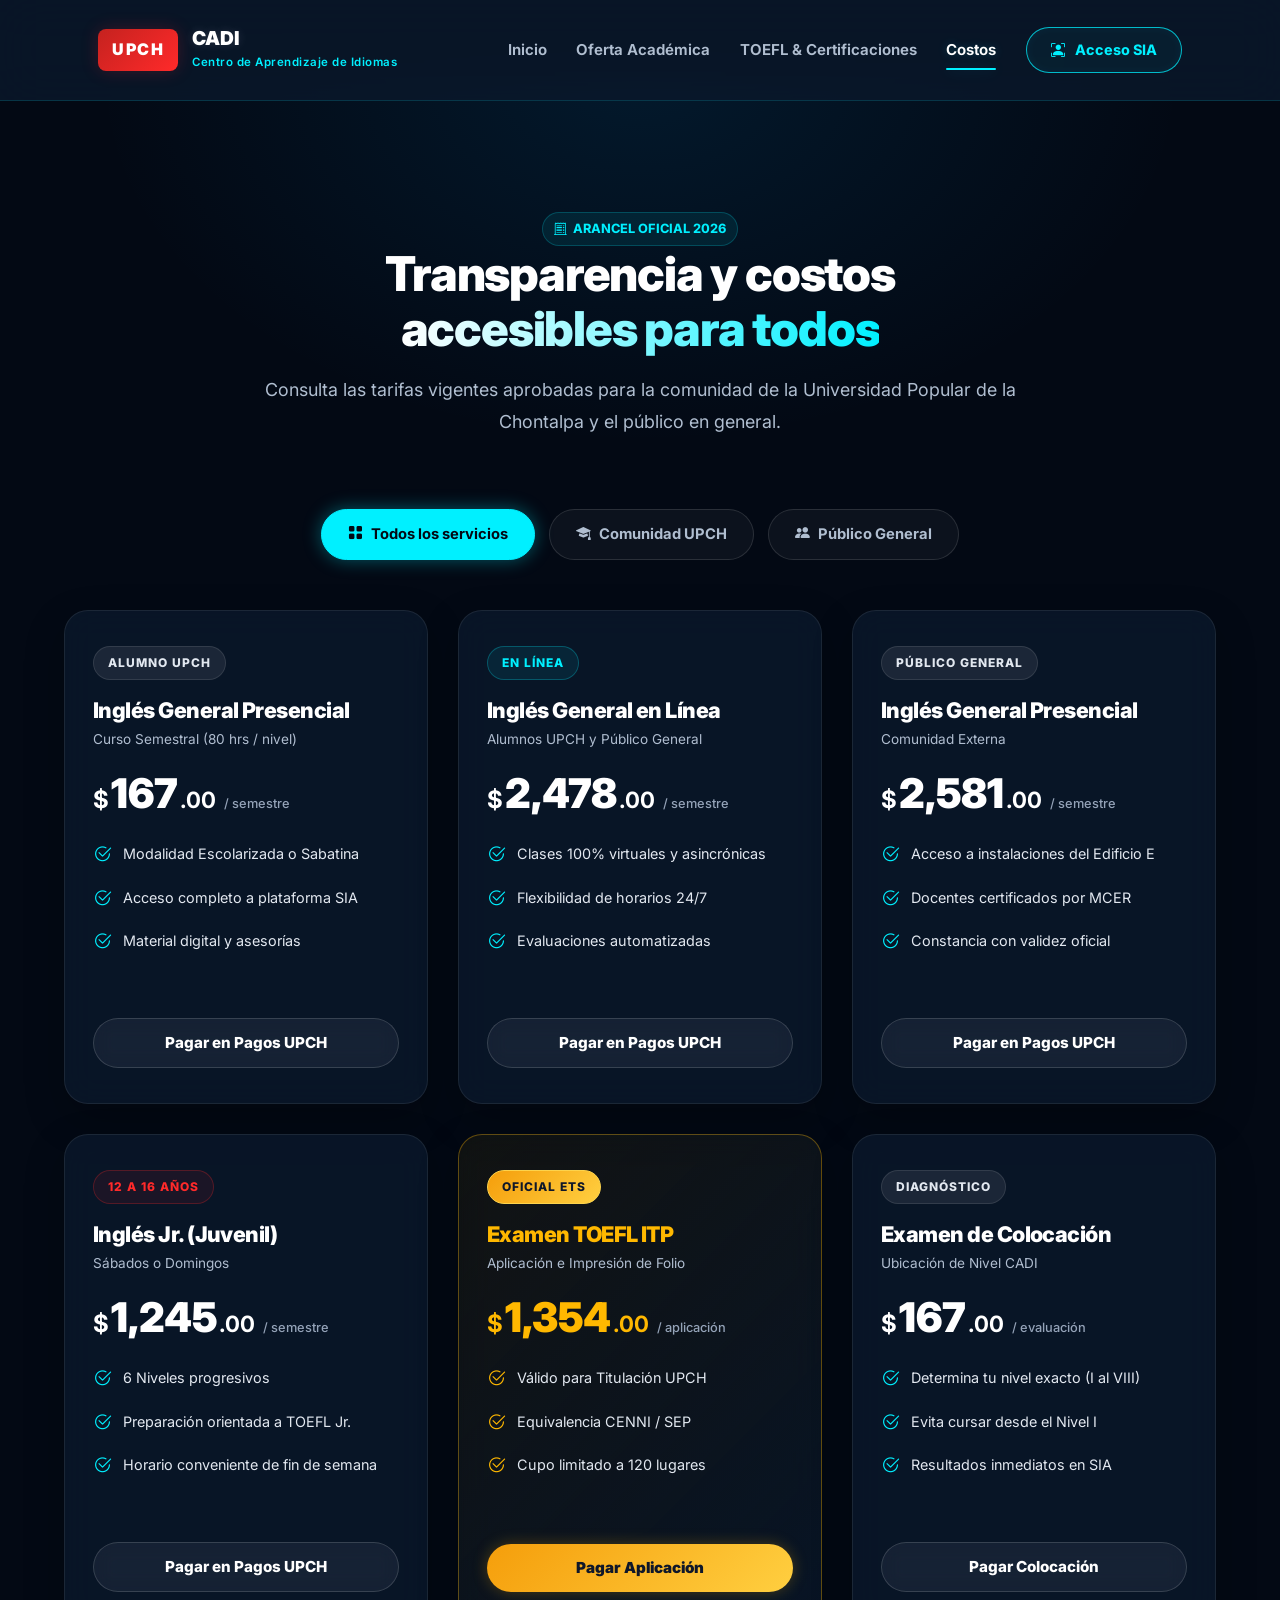
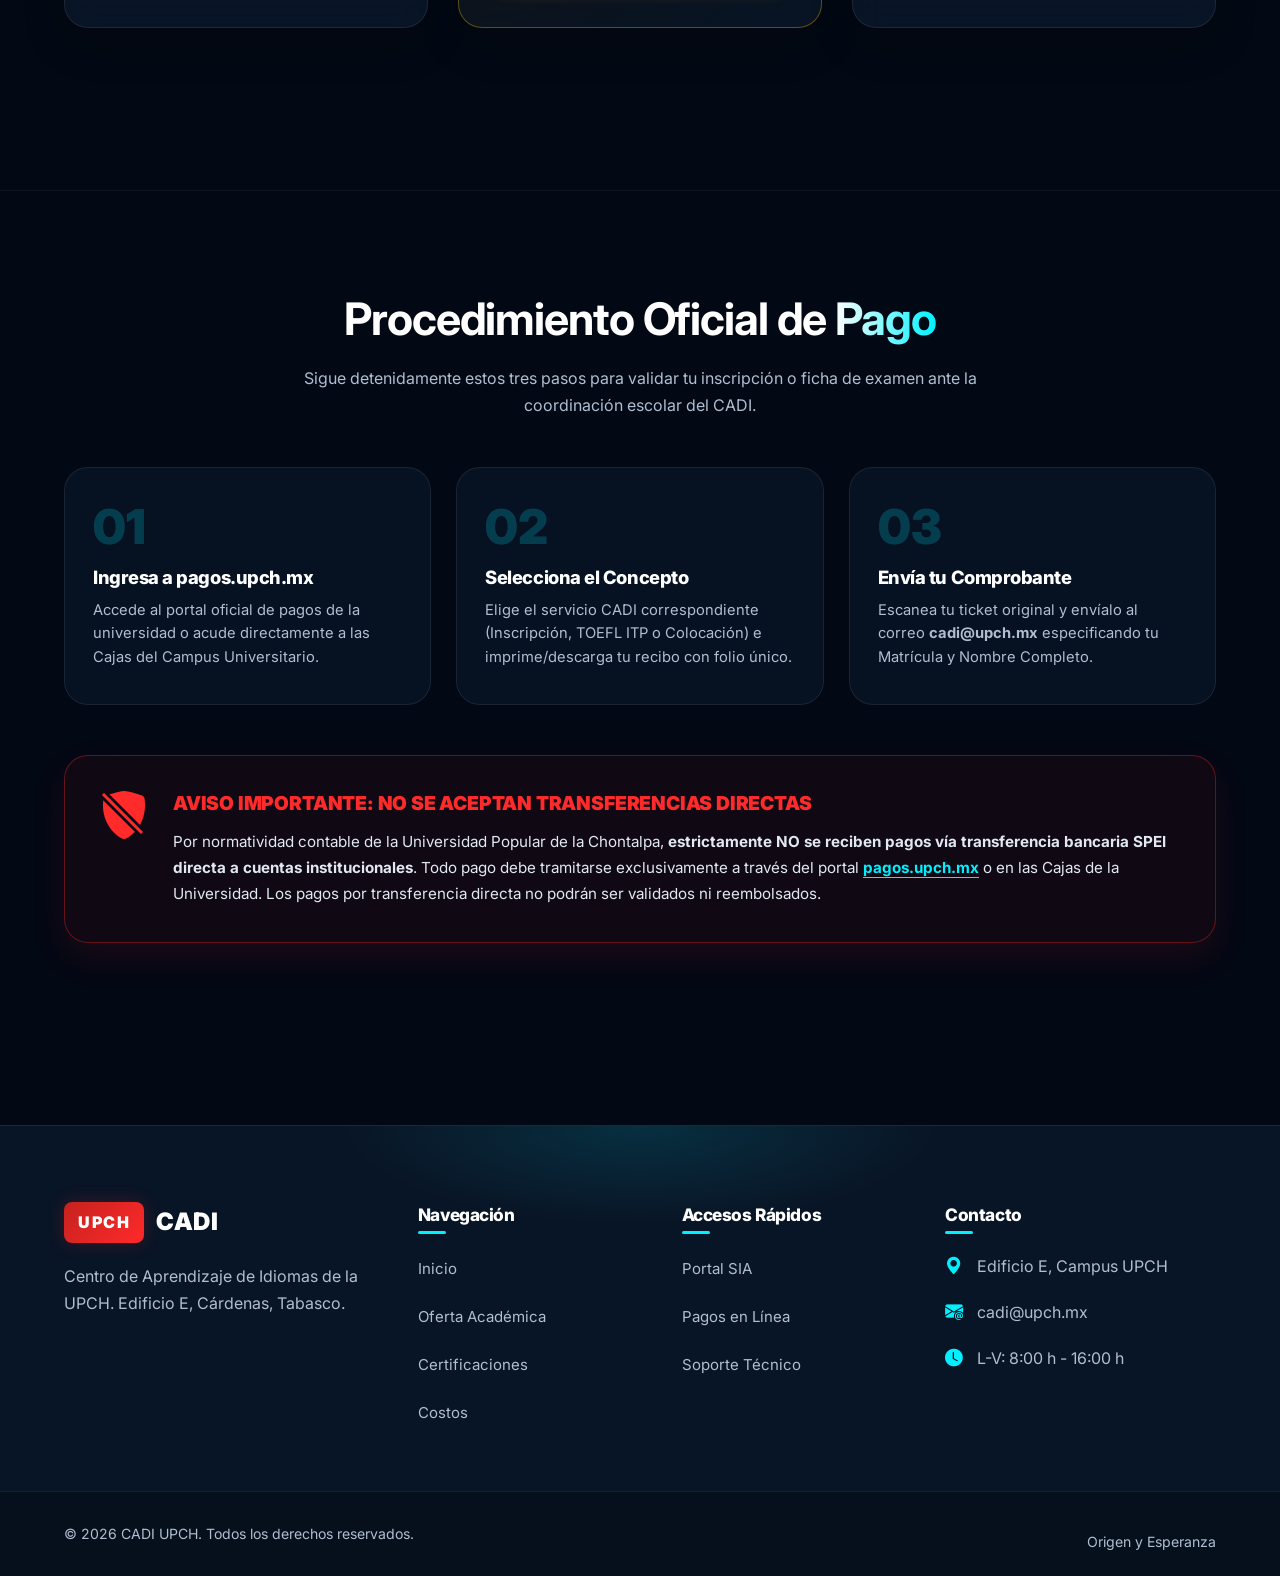
==== commit d128a2b4: "Modificacion" ====
--- a/html/convocatorias-costos.html
+++ b/html/convocatorias-costos.html
@@ -24,25 +24,24 @@
     <!-- NAVBAR (GLASSMORPHISM)                     -->
     <!-- ========================================== -->
     <header class="navbar" id="navbar">
-    <div class="nav-container">
-        <!-- Corregido el enlace del logo con ../ -->
-        <a href="../index.html" class="logo">
-            <div class="logo-badge glow-badge">UPCH</div>
-            <div class="logo-text">
-                <span class="brand-title">CADI</span>
-                <span class="brand-sub">Centro de Aprendizaje de Idiomas</span>
-            </div>
-        </a>
-
-        <nav class="nav-menu" id="nav-menu">
-            <a href="../index.html" class="nav-link">Inicio</a>
-            <a href="oferta-academica.html" class="nav-link">Oferta Académica</a>
-            <a href="toefl-certificaciones.html" class="nav-link active">TOEFL & Certificaciones</a>
-            <a href="convocatorias-costos.html" class="nav-link">Costos</a>
-            <a href="https://alumnos.cadi.upch.mx" class="btn-sia-nav neon-border">
-                <i class="bi bi-person-bounding-box"></i> Acceso SIA
+        <div class="nav-container">
+            <a href="../index.html" class="logo">
+                <div class="logo-badge glow-badge">UPCH</div>
+                <div class="logo-text">
+                    <span class="brand-title">CADI</span>
+                    <span class="brand-sub">Centro de Aprendizaje de Idiomas</span>
+                </div>
             </a>
-        </nav>
+
+            <nav class="nav-menu" id="nav-menu">
+                <a href="../index.html" class="nav-link">Inicio</a>
+                <a href="oferta-academica.html" class="nav-link">Oferta Académica</a>
+                <a href="toefl-certificaciones.html" class="nav-link">TOEFL & Certificaciones</a>
+                <a href="convocatorias-costos.html" class="nav-link active">Costos</a>
+                <a href="https://alumnos.cadi.upch.mx" class="btn-sia-nav neon-border">
+                    <i class="bi bi-person-bounding-box"></i> Acceso SIA
+                </a>
+            </nav>
 
             <div class="hamburger" id="hamburger" aria-label="Abrir menú">
                 <i class="bi bi-list"></i>
